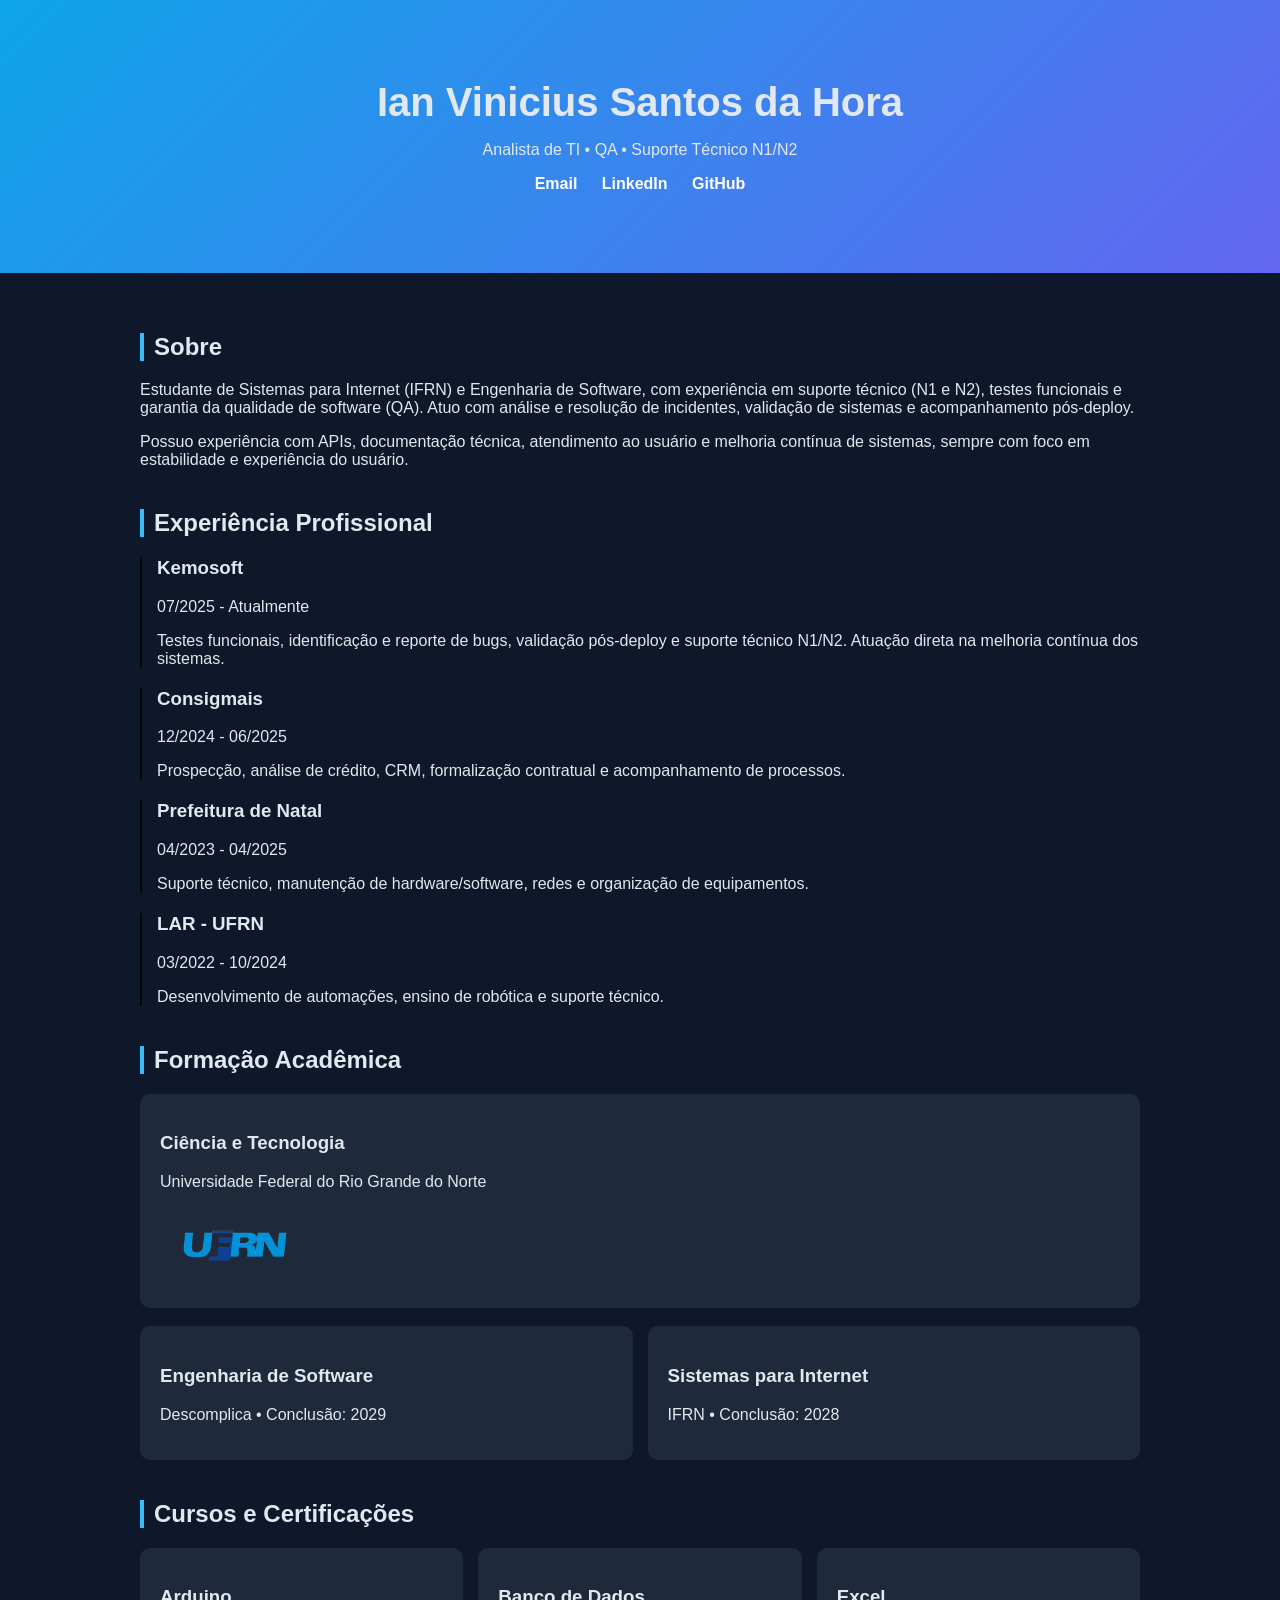
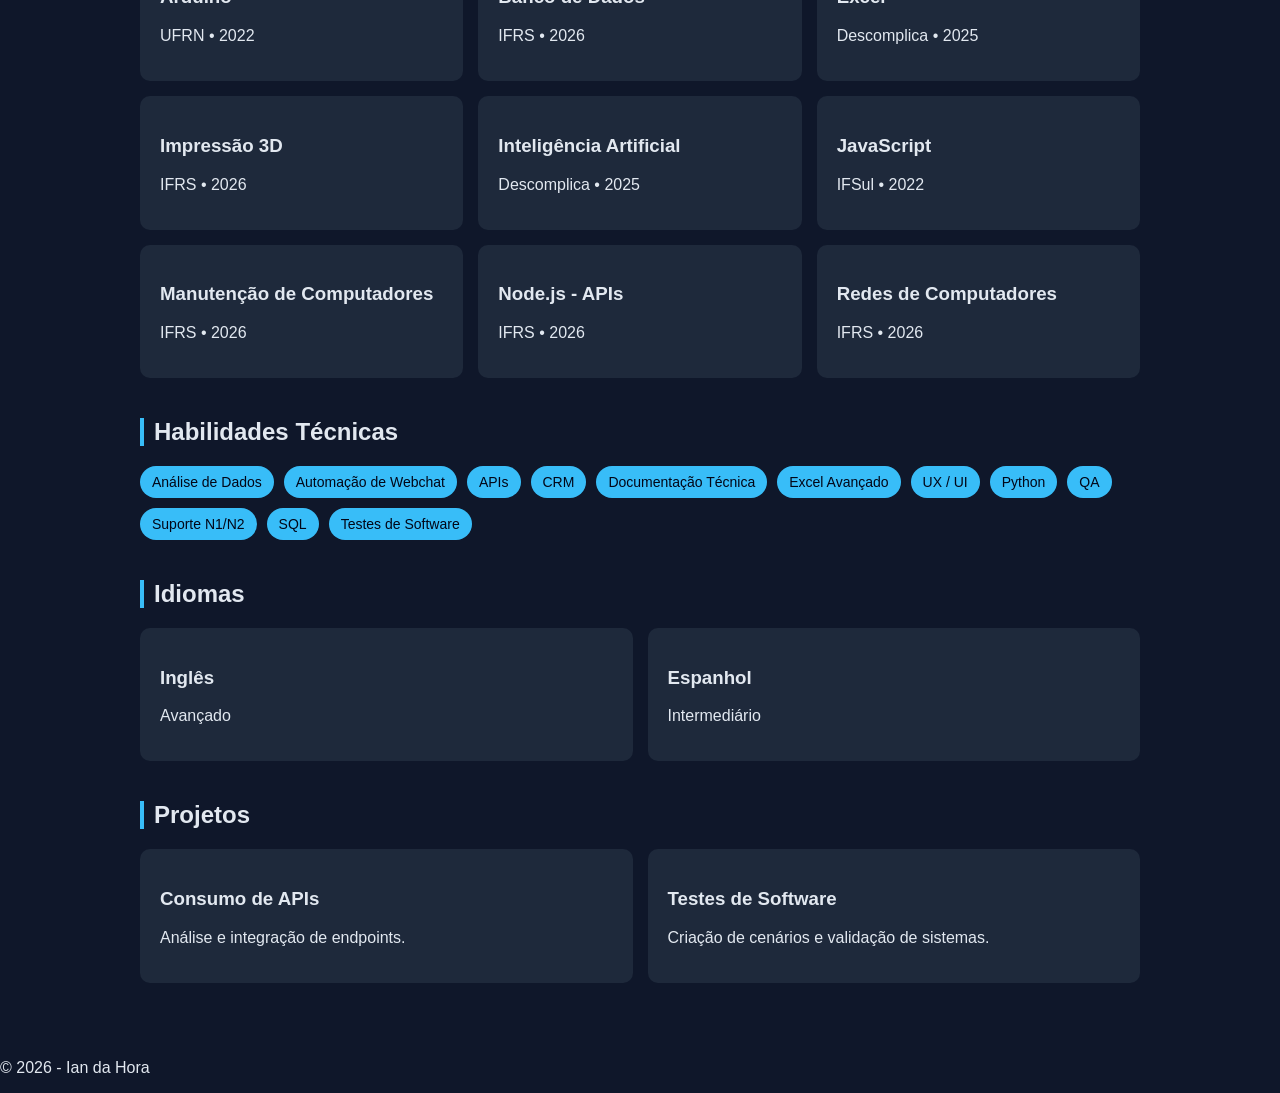
==== index.html @ c49d0ad3 "Add files via upload" ====
<!DOCTYPE html>
<html lang="pt-BR">
<head>
  <meta charset="UTF-8">
  <meta name="viewport" content="width=device-width, initial-scale=1.0">
  <title>Ian da Hora | Portfólio</title>
  <link rel="stylesheet" href="style.css">
</head>
<body>

<header>
  <div class="container">
    <h1>Ian Vinicius Santos da Hora</h1>
    <p>Analista de TI • QA • Suporte Técnico N1/N2</p>

    <div class="links">
      <a href="mailto:iandahora@hotmail.com">Email</a>
      <a href="https://www.linkedin.com/in/iandah0ra" target="_blank">LinkedIn</a>
      <a href="#">GitHub</a>
    </div>
  </div>
</header>

<main class="container">

<!-- SOBRE -->
<section>
  <h2>Sobre</h2>
  <p>
    Estudante de Sistemas para Internet (IFRN) e Engenharia de Software, com experiência em suporte técnico (N1 e N2),
    testes funcionais e garantia da qualidade de software (QA). Atuo com análise e resolução de incidentes,
    validação de sistemas e acompanhamento pós-deploy.
  </p>

  <p>
    Possuo experiência com APIs, documentação técnica, atendimento ao usuário e melhoria contínua de sistemas,
    sempre com foco em estabilidade e experiência do usuário.
  </p>
</section>

<!-- EXPERIÊNCIA -->
<section>
  <h2>Experiência Profissional</h2>

  <div class="timeline">

    <div class="item">
      <h3>Kemosoft</h3>
      <span>07/2025 - Atualmente</span>
      <p>
        Testes funcionais, identificação e reporte de bugs, validação pós-deploy e suporte técnico N1/N2.
        Atuação direta na melhoria contínua dos sistemas.
      </p>
    </div>

    <div class="item">
      <h3>Consigmais</h3>
      <span>12/2024 - 06/2025</span>
      <p>
        Prospecção, análise de crédito, CRM, formalização contratual e acompanhamento de processos.
      </p>
    </div>

    <div class="item">
      <h3>Prefeitura de Natal</h3>
      <span>04/2023 - 04/2025</span>
      <p>
        Suporte técnico, manutenção de hardware/software, redes e organização de equipamentos.
      </p>
    </div>

    <div class="item">
      <h3>LAR - UFRN</h3>
      <span>03/2022 - 10/2024</span>
      <p>
        Desenvolvimento de automações, ensino de robótica e suporte técnico.
      </p>
    </div>

  </div>
</section>

<!-- FORMAÇÃO -->
<section>
  <h2>Formação Acadêmica</h2>

  <div class="card">
      <h3>Ciência e Tecnologia</h3>
      <p>Universidade Federal do Rio Grande do Norte</p>
      <img src="images/ufrn.png" class="logo">
    </div>
<br>
  <div class="grid">
    <div class="card">
      <h3>Engenharia de Software</h3>
      <p>Descomplica • Conclusão: 2029</p>
    </div>

    <div class="card">
      <h3>Sistemas para Internet</h3>
      <p>IFRN • Conclusão: 2028</p>
    </div>

  </div>
</section>

<!-- CURSOS -->
<section>
  <h2>Cursos e Certificações</h2>

  <div class="grid">

    <div class="card"><h3>Arduino</h3><p>UFRN • 2022</p></div>
    <div class="card"><h3>Banco de Dados</h3><p>IFRS • 2026</p></div>
    <div class="card"><h3>Excel</h3><p>Descomplica • 2025</p></div>
    <div class="card"><h3>Impressão 3D</h3><p>IFRS • 2026</p></div>
    <div class="card"><h3>Inteligência Artificial</h3><p>Descomplica • 2025</p></div>
    <div class="card"><h3>JavaScript</h3><p>IFSul • 2022</p></div>
    <div class="card"><h3>Manutenção de Computadores</h3><p>IFRS • 2026</p></div>
    <div class="card"><h3>Node.js - APIs</h3><p>IFRS • 2026</p></div>
    <div class="card"><h3>Redes de Computadores</h3><p>IFRS • 2026</p></div>

  </div>
</section>

<!-- SKILLS -->
<section>
  <h2>Habilidades Técnicas</h2>

  <div class="skills">
    <span>Análise de Dados</span>
    <span>Automação de Webchat</span>
    <span>APIs</span>
    <span>CRM</span>
    <span>Documentação Técnica</span>
    <span>Excel Avançado</span>
    <span>UX / UI</span>
    <span>Python</span>
    <span>QA</span>
    <span>Suporte N1/N2</span>
    <span>SQL</span>
    <span>Testes de Software</span>
  </div>
</section>

<!-- IDIOMAS -->
<section>
  <h2>Idiomas</h2>

  <div class="grid">
    <div class="card"><h3>Inglês</h3><p>Avançado</p></div>
    <div class="card"><h3>Espanhol</h3><p>Intermediário</p></div>
  </div>
</section>

<!-- PORTFÓLIO -->
<section>
  <h2>Projetos</h2>

  <div class="grid">
    <div class="card">
      <h3>Consumo de APIs</h3>
      <p>Análise e integração de endpoints.</p>
    </div>

    <div class="card">
      <h3>Testes de Software</h3>
      <p>Criação de cenários e validação de sistemas.</p>
    </div>
  </div>
</section>

</main>

<footer>
  <p>© 2026 - Ian da Hora</p>
</footer>

</body>
</html>
---- style.css ----
body {
  margin: 0;
  font-family: 'Segoe UI', sans-serif;
  background: #0f172a;
  color: #e2e8f0;
}

.container {
  max-width: 1000px;
  margin: auto;
  padding: 20px;
  align-items: center;
  display: flexbox;
}

header {
  background: linear-gradient(135deg, #0ea5e9, #6366f1);
  text-align: center;
  padding: 60px 20px;
}

header h1 {
  margin: 0;
  font-size: 2.5rem;
}

.links a {
  margin: 10px;
  color: white;
  text-decoration: none;
  font-weight: bold;
}

section {
  margin: 40px 0;
}

h2 {
  border-left: 4px solid #38bdf8;
  padding-left: 10px;
}

.grid {
  display: grid;
  grid-template-columns: repeat(auto-fit, minmax(250px, 1fr));
  gap: 15px;
}

.card {
  background: #1e293b;
  padding: 20px;
  border-radius: 10px;
  transition: 0.3s;
}

.card:hover {
  transform: translateY(-5px);
}

.logo {
  width: 150px;
  height: auto;
  
}

.timeline .item {
  border-left: 2px solid #040505;
  padding-left: 15px;
  margin-bottom: 20px;
}

.skills {
  display: flex;
  flex-wrap: wrap;
  gap: 10px;
}

.skills span {
  background: #38bdf8;
  color: #020617;
  padding: 8px 12px;
  border-radius: 20px;
  font-size: 14px;
}

.skills span:hover{
  transform: translateY(-10px);
}
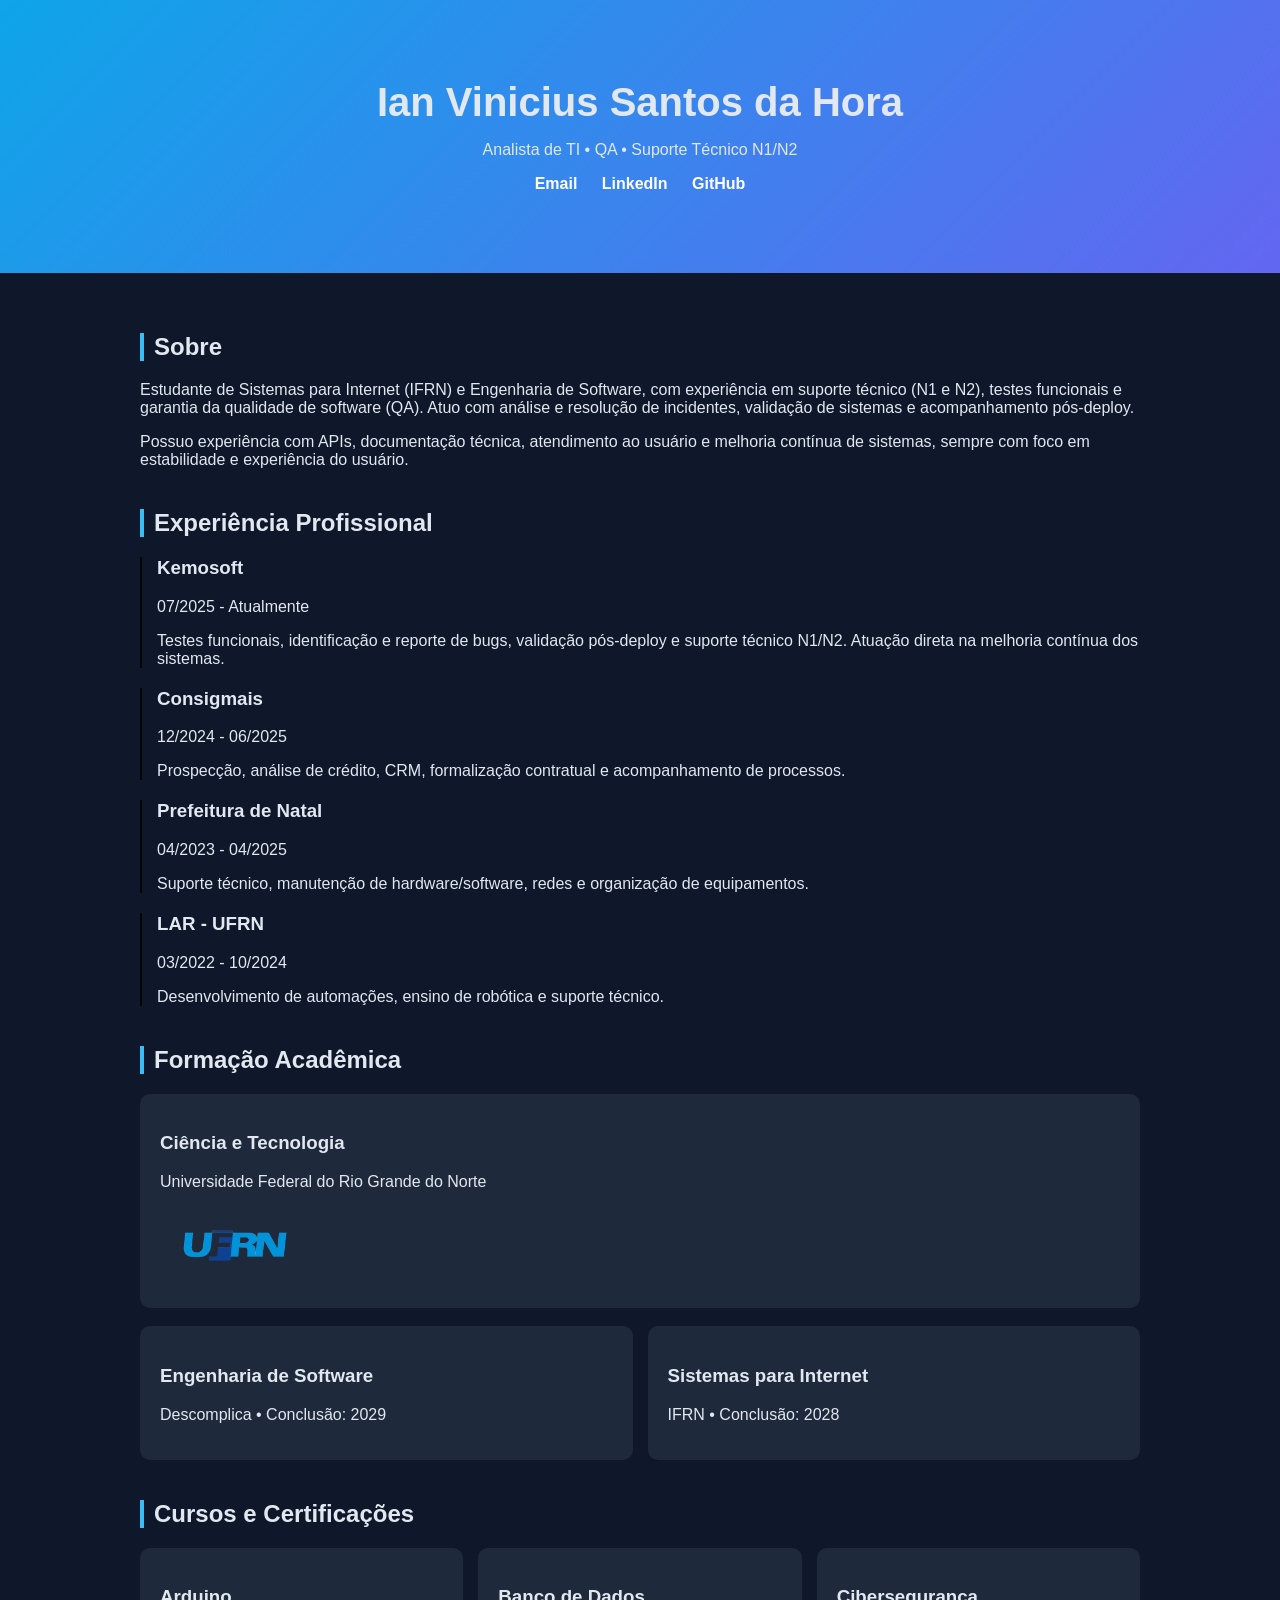
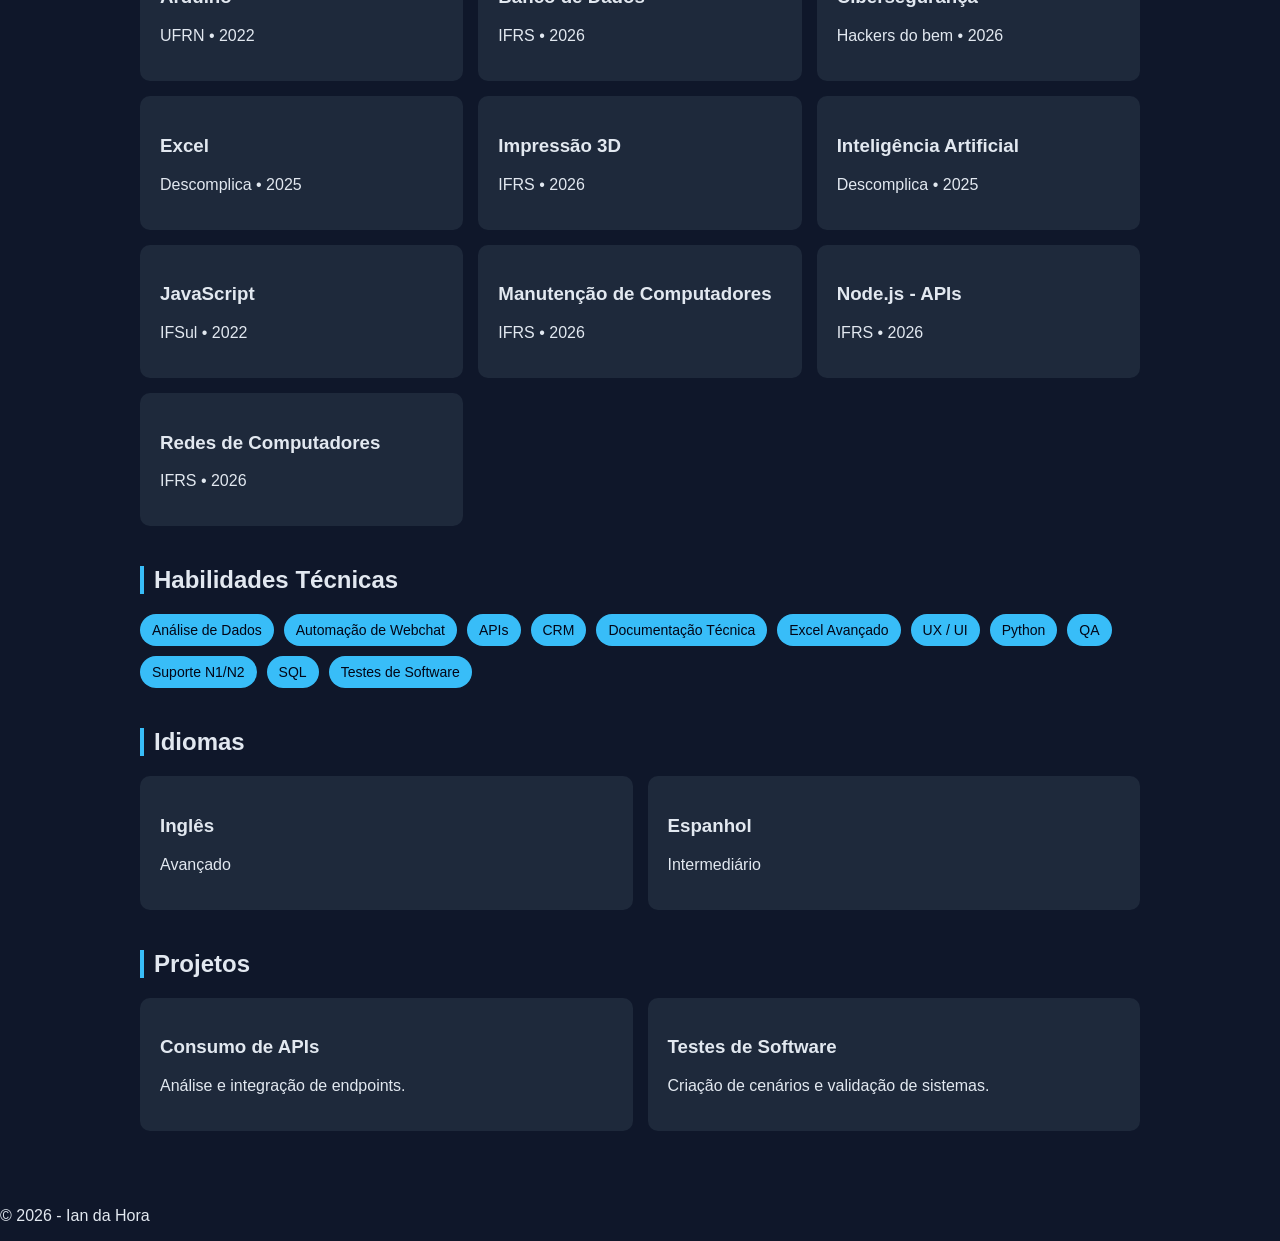
==== commit 1f997e59: "Update" ====
--- a/index.html
+++ b/index.html
@@ -112,6 +112,7 @@
 
     <div class="card"><h3>Arduino</h3><p>UFRN • 2022</p></div>
     <div class="card"><h3>Banco de Dados</h3><p>IFRS • 2026</p></div>
+    <div class="card"><h3>Cibersegurança</h3><p>Hackers do bem • 2026</p></div>
     <div class="card"><h3>Excel</h3><p>Descomplica • 2025</p></div>
     <div class="card"><h3>Impressão 3D</h3><p>IFRS • 2026</p></div>
     <div class="card"><h3>Inteligência Artificial</h3><p>Descomplica • 2025</p></div>
@@ -177,4 +178,4 @@
 </footer>
 
 </body>
-</html>+</html>
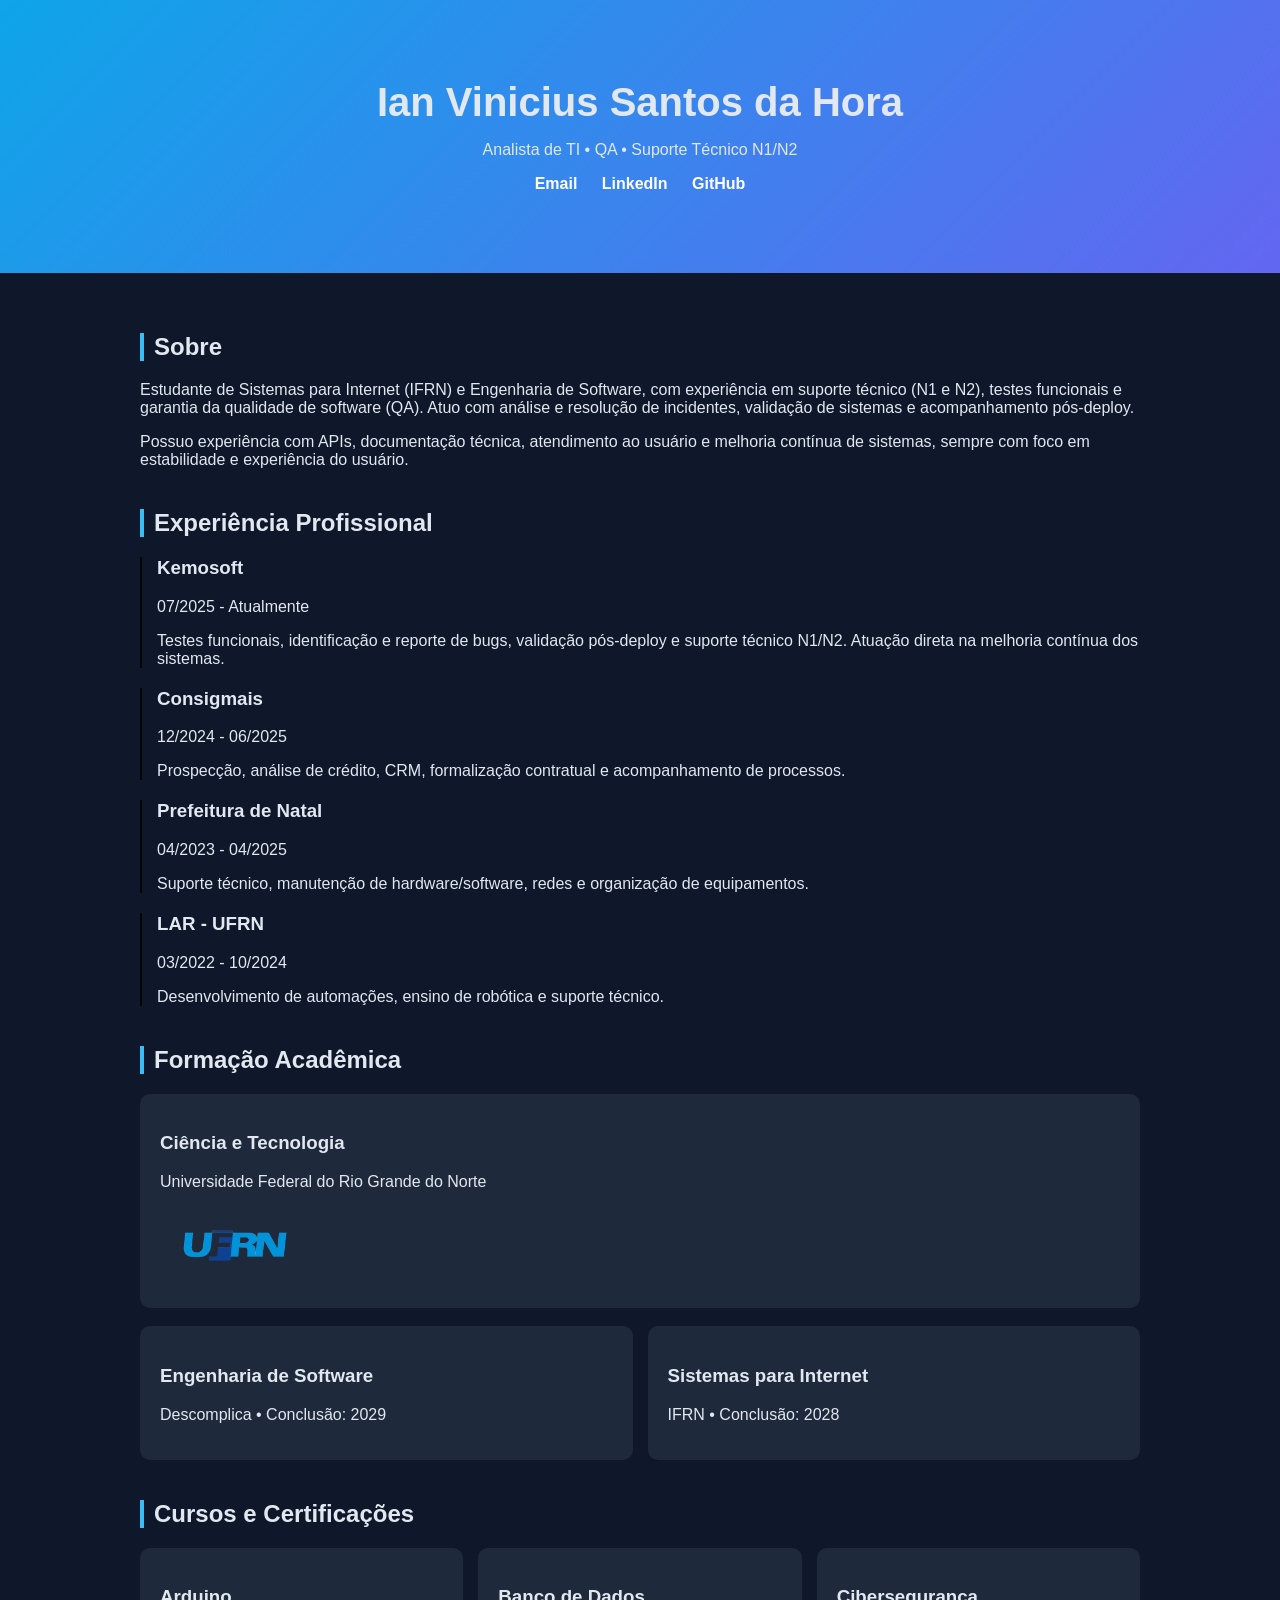
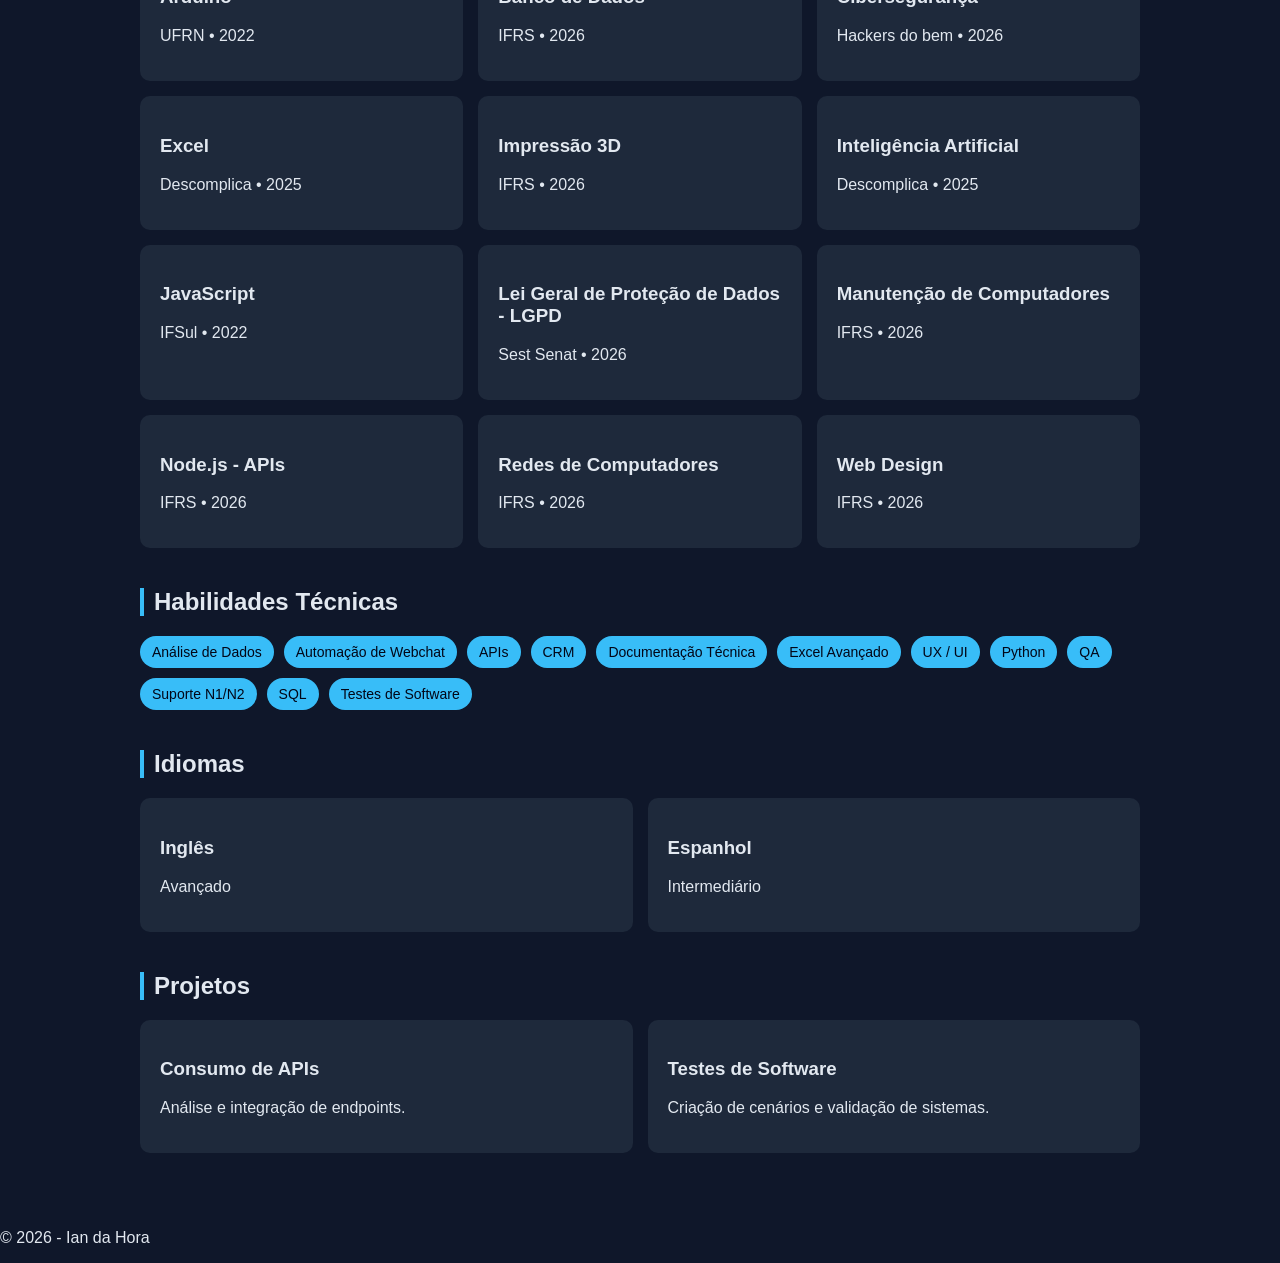
==== commit 3964d4e9: "Fix HTML formatting and structure" ====
--- a/index.html
+++ b/index.html
@@ -16,7 +16,7 @@
     <div class="links">
       <a href="mailto:iandahora@hotmail.com">Email</a>
       <a href="https://www.linkedin.com/in/iandah0ra" target="_blank">LinkedIn</a>
-      <a href="#">GitHub</a>
+      <a href="https://github.com/iandahora">GitHub</a>
     </div>
   </div>
 </header>
@@ -117,9 +117,11 @@
     <div class="card"><h3>Impressão 3D</h3><p>IFRS • 2026</p></div>
     <div class="card"><h3>Inteligência Artificial</h3><p>Descomplica • 2025</p></div>
     <div class="card"><h3>JavaScript</h3><p>IFSul • 2022</p></div>
+    <div class="card"><h3>Lei Geral de Proteção de Dados - LGPD</h3><p>Sest Senat • 2026</p></div>
     <div class="card"><h3>Manutenção de Computadores</h3><p>IFRS • 2026</p></div>
     <div class="card"><h3>Node.js - APIs</h3><p>IFRS • 2026</p></div>
     <div class="card"><h3>Redes de Computadores</h3><p>IFRS • 2026</p></div>
+    <div class="card"><h3>Web Design</h3><p>IFRS • 2026</p></div>
 
   </div>
 </section>
